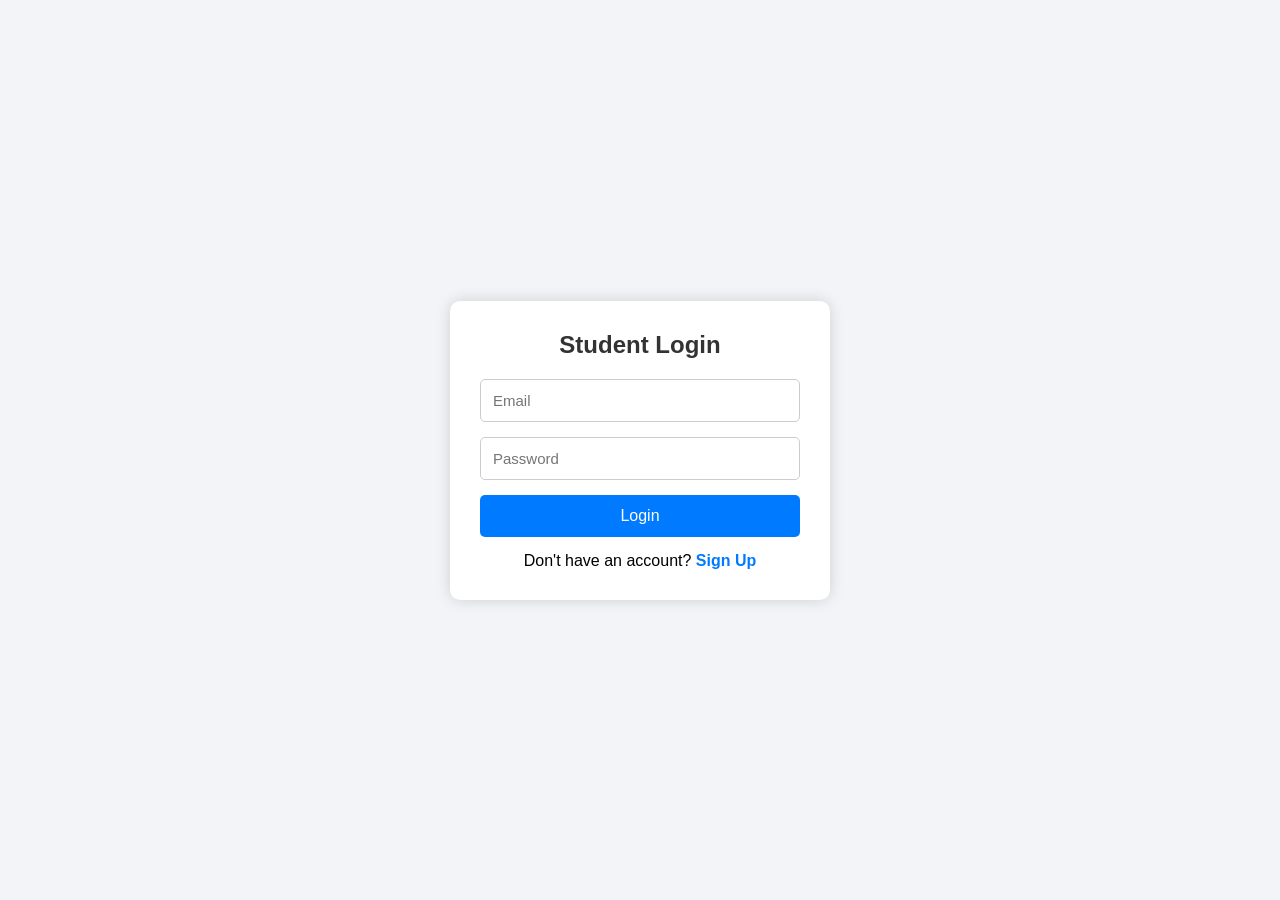
==== StudentManagementAPI/src/main/resources/static/login.html @ f5761c06 "Added authentication APIs, frontend pages, and updated README" ====
<!DOCTYPE html>
<html>

<head>

    <title>Student Login</title>

    <link rel="stylesheet" href="style.css">

</head>

<body>

<div class="container">

    <h2>Student Login</h2>

    <input type="email" id="email" placeholder="Email">

    <input type="password" id="password" placeholder="Password">

    <button onclick="login()">
        Login
    </button>

    <p id="message"></p>

    <p>
        Don't have an account?
        <a href="signup.html">Sign Up</a>
    </p>

</div>

<script src="login.js"></script>

</body>

</html>
---- StudentManagementAPI/src/main/resources/static/style.css ----
*{
    margin:0;
    padding:0;
    box-sizing:border-box;
    font-family:Arial, Helvetica, sans-serif;
}

body{
    background:#f2f4f8;
    display:flex;
    justify-content:center;
    align-items:center;
    height:100vh;
}

.container{
    width:380px;
    background:white;
    padding:30px;
    border-radius:10px;
    box-shadow:0 0 15px rgba(0,0,0,0.15);
}

h2{
    text-align:center;
    margin-bottom:20px;
    color:#333;
}

input{
    width:100%;
    padding:12px;
    margin-bottom:15px;
    border:1px solid #ccc;
    border-radius:5px;
    font-size:15px;
}

button{
    width:100%;
    padding:12px;
    background:#007bff;
    color:white;
    border:none;
    border-radius:5px;
    cursor:pointer;
    font-size:16px;
}

button:hover{
    background:#0056b3;
}

p{
    text-align:center;
    margin-top:15px;
}

a{
    color:#007bff;
    text-decoration:none;
    font-weight:bold;
}

#message{
    color:green;
    font-weight:bold;
}
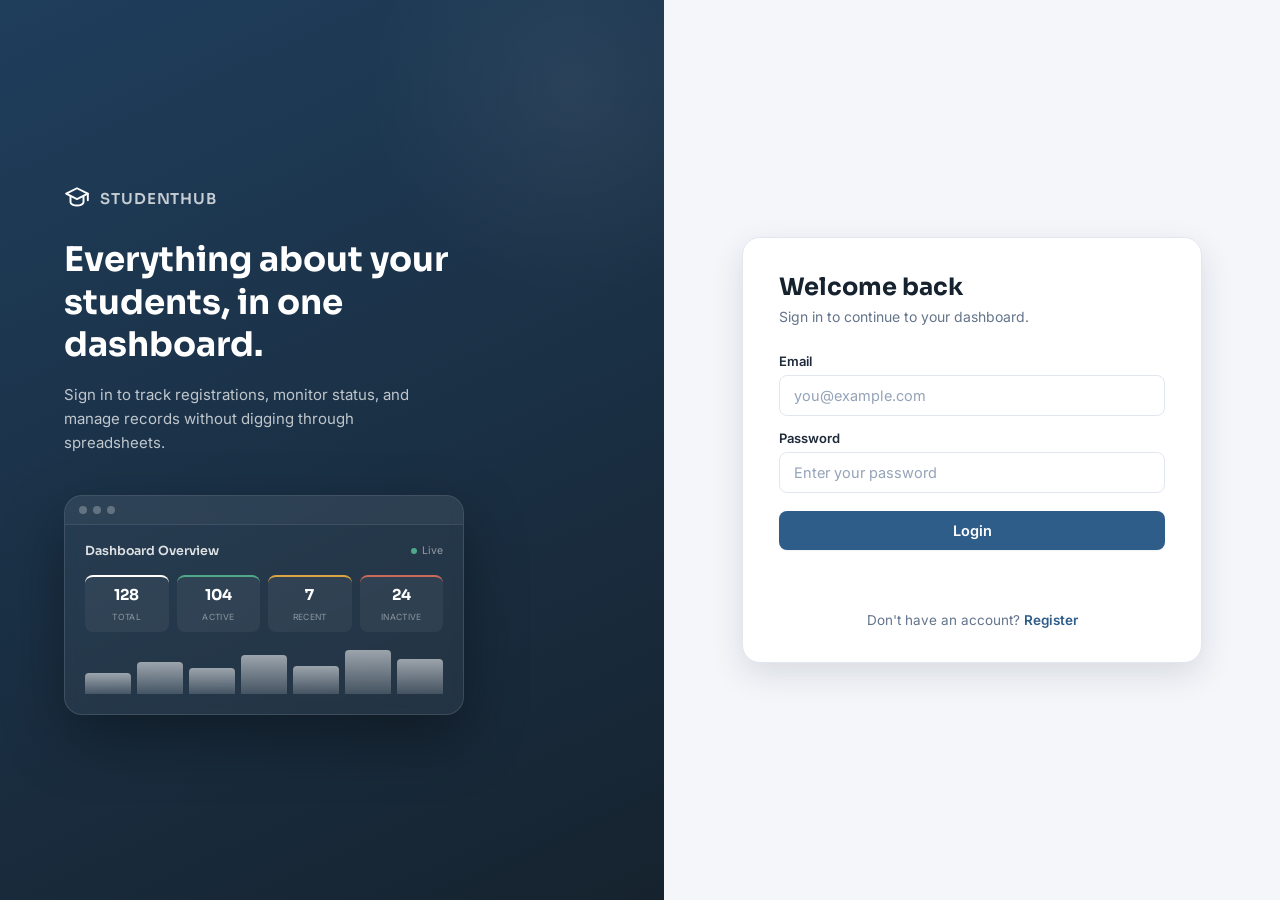
==== commit 46fbdbb7: "Role-based auth, profile module, audit fields, activity logs" ====
--- a/StudentManagementAPI/src/main/resources/static/login.html
+++ b/StudentManagementAPI/src/main/resources/static/login.html
@@ -1,39 +1,81 @@
 <!DOCTYPE html>
-<html>
+<html lang="en">
+<head>
+    <meta charset="UTF-8">
+    <meta name="viewport" content="width=device-width, initial-scale=1.0">
+    <title>Login · StudentHub</title>
+    <link rel="preconnect" href="https://fonts.googleapis.com">
+    <link href="https://fonts.googleapis.com/css2?family=Sora:wght@600;700&family=Inter:wght@400;500;600&display=swap" rel="stylesheet">
+    <link rel="stylesheet" href="theme.css">
+    <link rel="stylesheet" href="style.css">
+</head>
+<body class="auth-body">
 
-<head>
+<div class="auth-container">
 
-    <title>Student Login</title>
+    <div class="left-panel">
+        <div class="brand-mark">
+            <svg class="icon" viewBox="0 0 24 24"><path d="M12 3 2 8l10 5 10-5-10-5Z"/><path d="M6 10.5V16c0 1.5 3 3 6 3s6-1.5 6-3v-5.5"/><path d="M22 8v6"/></svg>
+            <span>StudentHub</span>
+        </div>
 
-    <link rel="stylesheet" href="style.css">
+        <h1>Everything about your students, in one dashboard.</h1>
+        <p>Sign in to track registrations, monitor status, and manage records without digging through spreadsheets.</p>
 
-</head>
+        <div class="brand-preview">
+            <div class="brand-preview-bar"><span></span><span></span><span></span></div>
+            <div class="brand-preview-body">
+                <div class="brand-preview-head">
+                    <span>Dashboard Overview</span>
+                    <span class="brand-preview-live">Live</span>
+                </div>
+                <div class="bp-stats">
+                    <div class="bp-stat" style="--bp-color:#fff"><strong>128</strong><span>Total</span></div>
+                    <div class="bp-stat" style="--bp-color:var(--success)"><strong>104</strong><span>Active</span></div>
+                    <div class="bp-stat" style="--bp-color:var(--warning)"><strong>7</strong><span>Recent</span></div>
+                    <div class="bp-stat" style="--bp-color:var(--danger)"><strong>24</strong><span>Inactive</span></div>
+                </div>
+                <div class="bp-chart">
+                    <div class="bp-bar" style="height:45%"></div>
+                    <div class="bp-bar" style="height:70%"></div>
+                    <div class="bp-bar" style="height:55%"></div>
+                    <div class="bp-bar" style="height:85%"></div>
+                    <div class="bp-bar" style="height:60%"></div>
+                    <div class="bp-bar" style="height:95%"></div>
+                    <div class="bp-bar" style="height:75%"></div>
+                </div>
+            </div>
+        </div>
+    </div>
 
-<body>
+    <div class="right-panel">
+        <div class="form-box">
+            <h2>Welcome back</h2>
+            <p>Sign in to continue to your dashboard.</p>
 
-<div class="container">
+            <div class="field">
+                <label for="email">Email</label>
+                <input type="email" id="email" placeholder="you@example.com">
+            </div>
 
-    <h2>Student Login</h2>
+            <div class="field">
+                <label for="password">Password</label>
+                <input type="password" id="password" placeholder="Enter your password">
+            </div>
 
-    <input type="email" id="email" placeholder="Email">
+            <button class="btn btn-primary" onclick="login()">Login</button>
 
-    <input type="password" id="password" placeholder="Password">
+            <p id="message" class="form-message"></p>
 
-    <button onclick="login()">
-        Login
-    </button>
-
-    <p id="message"></p>
-
-    <p>
-        Don't have an account?
-        <a href="signup.html">Sign Up</a>
-    </p>
+            <div class="bottom-link" id="registerLinkWrap">
+                Don't have an account? <a href="signup.html">Register</a>
+            </div>
+        </div>
+    </div>
 
 </div>
 
 <script src="login.js"></script>
-
+<script src="auditHeader.js"></script>
 </body>
-
 </html>
--- a/StudentManagementAPI/src/main/resources/static/theme.css
+++ b/StudentManagementAPI/src/main/resources/static/theme.css
@@ -0,0 +1,415 @@
+/* ==========================================================================
+   StudentHub — Shared Design Foundation
+   Design tokens + base styles used across every page.
+   ========================================================================== */
+
+:root {
+  /* Brand */
+  --ink-900: #16232F;
+  --ink-800: #1F3E5C;
+  --ink-700: #274A6E;
+  --primary: #2F5D8A;
+  --primary-dark: #234A70;
+  --primary-light: #E8F0F8;
+
+  /* Status accents */
+  --success: #4FA88A;
+  --success-bg: #E7F5F0;
+  --warning: #D9A441;
+  --warning-bg: #FBF2E1;
+  --danger: #C96A5B;
+  --danger-bg: #FBEAE7;
+
+  /* Neutrals */
+  --bg: #F4F6FA;
+  --surface: #FFFFFF;
+  --border: #E2E7EF;
+  --text: #1E2A3A;
+  --text-muted: #64748B;
+  --text-soft: #94A3B8;
+
+  /* Elevation */
+  --shadow-sm: 0 1px 2px rgba(22, 35, 47, 0.06);
+  --shadow-md: 0 4px 16px rgba(22, 35, 47, 0.08);
+  --shadow-lg: 0 12px 32px rgba(22, 35, 47, 0.12);
+
+  /* Shape */
+  --radius-sm: 8px;
+  --radius-md: 12px;
+  --radius-lg: 18px;
+
+  /* Type */
+  --font-display: 'Sora', 'Segoe UI', sans-serif;
+  --font-body: 'Inter', 'Segoe UI', sans-serif;
+}
+
+* {
+  box-sizing: border-box;
+}
+
+html, body {
+  margin: 0;
+  padding: 0;
+}
+
+body {
+  font-family: var(--font-body);
+  background: var(--bg);
+  color: var(--text);
+  -webkit-font-smoothing: antialiased;
+}
+
+h1, h2, h3, h4, h5 {
+  font-family: var(--font-display);
+  color: var(--ink-900);
+  margin: 0;
+}
+
+p {
+  margin: 0;
+  color: var(--text-muted);
+}
+
+a {
+  text-decoration: none;
+  color: inherit;
+}
+
+button {
+  font-family: var(--font-body);
+  cursor: pointer;
+  border: none;
+}
+
+input, select {
+  font-family: var(--font-body);
+}
+
+/* Visible keyboard focus everywhere */
+a:focus-visible,
+button:focus-visible,
+input:focus-visible,
+select:focus-visible {
+  outline: 2px solid var(--primary);
+  outline-offset: 2px;
+}
+
+/* ---------- Reusable primitives ---------- */
+
+.icon {
+  width: 18px;
+  height: 18px;
+  stroke: currentColor;
+  fill: none;
+  stroke-width: 1.8;
+  stroke-linecap: round;
+  stroke-linejoin: round;
+  flex-shrink: 0;
+}
+
+.btn {
+  display: inline-flex;
+  align-items: center;
+  justify-content: center;
+  gap: 8px;
+  padding: 11px 20px;
+  border-radius: var(--radius-sm);
+  font-weight: 600;
+  font-size: 14.5px;
+  transition: transform 0.15s ease, box-shadow 0.15s ease, background 0.15s ease;
+}
+
+.btn:active {
+  transform: translateY(1px);
+}
+
+.btn-primary {
+  background: var(--primary);
+  color: #fff;
+  box-shadow: var(--shadow-sm);
+}
+
+.btn-primary:hover {
+  background: var(--primary-dark);
+  box-shadow: var(--shadow-md);
+}
+
+.btn-primary:disabled {
+  background: #AFC2D6;
+  cursor: not-allowed;
+  box-shadow: none;
+}
+
+.btn-ghost {
+  background: transparent;
+  color: var(--text-muted);
+  border: 1px solid var(--border);
+}
+
+.btn-ghost:hover {
+  background: var(--bg);
+  color: var(--text);
+}
+
+.btn-danger-ghost {
+  background: transparent;
+  color: var(--danger);
+  border: 1px solid var(--danger);
+}
+
+.btn-danger-ghost:hover {
+  background: var(--danger-bg);
+}
+
+.field {
+  margin-bottom: 16px;
+}
+
+.field-grid {
+  display: grid;
+  grid-template-columns: 1fr 1fr;
+  gap: 2px 16px;
+}
+
+.field-grid .field.full {
+  grid-column: 1 / -1;
+}
+
+.field label {
+  display: block;
+  font-size: 13px;
+  font-weight: 600;
+  color: var(--text);
+  margin-bottom: 6px;
+}
+
+.field input,
+.field select {
+  width: 100%;
+  padding: 11px 14px;
+  border-radius: var(--radius-sm);
+  border: 1.5px solid var(--border);
+  background: var(--surface);
+  color: var(--text);
+  font-size: 14.5px;
+  transition: border-color 0.15s ease, box-shadow 0.15s ease;
+}
+
+.field input::placeholder {
+  color: var(--text-soft);
+}
+
+.field input:focus,
+.field select:focus {
+  border-color: var(--primary);
+  box-shadow: 0 0 0 3px var(--primary-light);
+  outline: none;
+}
+
+.field input.valid {
+  border-color: var(--success);
+}
+
+.field input.invalid {
+  border-color: var(--danger);
+}
+
+.field-error {
+  display: block;
+  min-height: 16px;
+  font-size: 12.5px;
+  color: var(--danger);
+  margin-top: 4px;
+}
+
+.form-message {
+  min-height: 20px;
+  font-size: 14px;
+  font-weight: 500;
+  border-radius: var(--radius-sm);
+  text-align: center;
+}
+
+.form-message.success {
+  color: var(--success);
+  background: var(--success-bg);
+  padding: 10px;
+}
+
+.form-message.error {
+  color: var(--danger);
+  background: var(--danger-bg);
+  padding: 10px;
+}
+
+.badge {
+  display: inline-flex;
+  align-items: center;
+  gap: 6px;
+  padding: 4px 12px;
+  border-radius: 999px;
+  font-size: 12.5px;
+  font-weight: 600;
+}
+
+.badge-active {
+  background: var(--success-bg);
+  color: var(--success);
+}
+
+.badge-inactive {
+  background: var(--danger-bg);
+  color: var(--danger);
+}
+
+.badge-active::before,
+.badge-inactive::before {
+  content: "";
+  width: 6px;
+  height: 6px;
+  border-radius: 50%;
+  background: currentColor;
+}
+
+/* ---------- Recently Added notification bell ---------- */
+
+.header-actions {
+  position: relative;
+  display: flex;
+  align-items: center;
+  gap: 12px;
+}
+
+.icon-btn-bell {
+  position: relative;
+  width: 40px;
+  height: 40px;
+  border-radius: 50%;
+  background: var(--surface);
+  border: 1px solid var(--border);
+  display: flex;
+  align-items: center;
+  justify-content: center;
+  color: var(--text-muted);
+  transition: all 0.15s ease;
+}
+
+.icon-btn-bell:hover {
+  color: var(--primary);
+  border-color: var(--primary-light);
+  background: var(--primary-light);
+}
+
+.notif-badge {
+  position: absolute;
+  top: -2px;
+  right: -2px;
+  min-width: 16px;
+  height: 16px;
+  border-radius: 50%;
+  background: var(--danger);
+  color: #fff;
+  font-size: 10px;
+  font-weight: 700;
+  align-items: center;
+  justify-content: center;
+  padding: 0 3px;
+  display: none;
+}
+
+.notif-badge.show {
+  display: flex;
+}
+
+.notif-dropdown {
+  position: absolute;
+  top: calc(100% + 12px);
+  right: 0;
+  width: 300px;
+  background: var(--surface);
+  border: 1px solid var(--border);
+  border-radius: var(--radius-md);
+  box-shadow: var(--shadow-lg);
+  opacity: 0;
+  visibility: hidden;
+  transform: translateY(-6px);
+  transition: opacity 0.15s ease, transform 0.15s ease, visibility 0.15s ease;
+  z-index: 50;
+}
+
+.notif-dropdown.open {
+  opacity: 1;
+  visibility: visible;
+  transform: translateY(0);
+}
+
+.notif-dropdown-header {
+  padding: 13px 16px;
+  border-bottom: 1px solid var(--border);
+  font-size: 13px;
+  font-weight: 600;
+  color: var(--text);
+}
+
+.notif-item {
+  display: flex;
+  align-items: center;
+  gap: 10px;
+  padding: 11px 16px;
+  border-bottom: 1px solid var(--border);
+}
+
+.notif-item:last-child {
+  border-bottom: none;
+}
+
+.notif-avatar {
+  width: 34px;
+  height: 34px;
+  border-radius: 50%;
+  background: var(--primary-light);
+  color: var(--primary);
+  font-family: var(--font-display);
+  font-weight: 600;
+  font-size: 13px;
+  display: flex;
+  align-items: center;
+  justify-content: center;
+  flex-shrink: 0;
+}
+
+.notif-info {
+  flex: 1;
+  min-width: 0;
+}
+
+.notif-info strong {
+  display: block;
+  font-size: 13px;
+  color: var(--text);
+  white-space: nowrap;
+  overflow: hidden;
+  text-overflow: ellipsis;
+}
+
+.notif-info span {
+  font-size: 11.5px;
+  color: var(--text-muted);
+}
+
+.notif-tag {
+  flex-shrink: 0;
+  font-size: 10px;
+  font-weight: 700;
+  color: var(--warning);
+  background: var(--warning-bg);
+  padding: 3px 8px;
+  border-radius: 999px;
+}
+
+.notif-empty {
+  padding: 22px;
+  text-align: center;
+  font-size: 13px;
+  color: var(--text-soft);
+}
--- a/StudentManagementAPI/src/main/resources/static/style.css
+++ b/StudentManagementAPI/src/main/resources/static/style.css
@@ -1,68 +1,262 @@
-*{
-    margin:0;
-    padding:0;
-    box-sizing:border-box;
-    font-family:Arial, Helvetica, sans-serif;
-}
-
-body{
-    background:#f2f4f8;
-    display:flex;
-    justify-content:center;
-    align-items:center;
-    height:100vh;
-}
-
-.container{
-    width:380px;
-    background:white;
-    padding:30px;
-    border-radius:10px;
-    box-shadow:0 0 15px rgba(0,0,0,0.15);
-}
-
-h2{
-    text-align:center;
-    margin-bottom:20px;
-    color:#333;
-}
-
-input{
-    width:100%;
-    padding:12px;
-    margin-bottom:15px;
-    border:1px solid #ccc;
-    border-radius:5px;
-    font-size:15px;
-}
-
-button{
-    width:100%;
-    padding:12px;
-    background:#007bff;
-    color:white;
-    border:none;
-    border-radius:5px;
-    cursor:pointer;
-    font-size:16px;
-}
-
-button:hover{
-    background:#0056b3;
-}
-
-p{
-    text-align:center;
-    margin-top:15px;
-}
-
-a{
-    color:#007bff;
-    text-decoration:none;
-    font-weight:bold;
-}
-
-#message{
-    color:green;
-    font-weight:bold;
+/* ==========================================================================
+   Auth pages — Login / Signup
+   Split-screen: brand panel (left) + form panel (right)
+   ========================================================================== */
+
+body.auth-body {
+  min-height: 100vh;
+  display: flex;
+}
+
+.auth-container {
+  display: flex;
+  width: 100%;
+  min-height: 100vh;
+}
+
+/* ---------- Left brand panel ---------- */
+
+.left-panel {
+  flex: 1;
+  display: flex;
+  flex-direction: column;
+  justify-content: center;
+  padding: 64px;
+  background: linear-gradient(155deg, var(--ink-800) 0%, var(--ink-900) 100%);
+  color: #fff;
+  position: relative;
+  overflow: hidden;
+}
+
+.left-panel::before {
+  content: "";
+  position: absolute;
+  width: 420px;
+  height: 420px;
+  border-radius: 50%;
+  background: radial-gradient(circle, rgba(255,255,255,0.06) 0%, transparent 70%);
+  top: -120px;
+  right: -120px;
+}
+
+.brand-mark {
+  display: inline-flex;
+  align-items: center;
+  gap: 10px;
+  margin-bottom: 28px;
+}
+
+.brand-mark .icon {
+  width: 26px;
+  height: 26px;
+  stroke: #fff;
+}
+
+.brand-mark span {
+  font-family: var(--font-display);
+  font-size: 15px;
+  font-weight: 600;
+  letter-spacing: 0.06em;
+  text-transform: uppercase;
+  color: rgba(255,255,255,0.75);
+}
+
+.left-panel h1 {
+  color: #fff;
+  font-size: 34px;
+  font-weight: 700;
+  line-height: 1.25;
+  max-width: 420px;
+  margin-bottom: 16px;
+}
+
+.left-panel > p {
+  color: rgba(255,255,255,0.72);
+  font-size: 15px;
+  line-height: 1.6;
+  max-width: 380px;
+  margin-bottom: 40px;
+}
+
+/* ---------- Dashboard preview mockup ---------- */
+
+.brand-preview {
+  position: relative;
+  z-index: 1;
+  max-width: 400px;
+  border-radius: var(--radius-lg);
+  background: rgba(255, 255, 255, 0.05);
+  border: 1px solid rgba(255, 255, 255, 0.12);
+  box-shadow: 0 24px 60px rgba(0, 0, 0, 0.35);
+  overflow: hidden;
+  backdrop-filter: blur(6px);
+}
+
+.brand-preview-bar {
+  display: flex;
+  gap: 6px;
+  padding: 10px 14px;
+  background: rgba(255, 255, 255, 0.04);
+  border-bottom: 1px solid rgba(255, 255, 255, 0.08);
+}
+
+.brand-preview-bar span {
+  width: 8px;
+  height: 8px;
+  border-radius: 50%;
+  background: rgba(255, 255, 255, 0.25);
+}
+
+.brand-preview-body {
+  padding: 18px 20px 20px;
+}
+
+.brand-preview-head {
+  display: flex;
+  align-items: center;
+  justify-content: space-between;
+  margin-bottom: 16px;
+}
+
+.brand-preview-head span:first-child {
+  font-family: var(--font-display);
+  font-size: 12.5px;
+  font-weight: 600;
+  color: rgba(255, 255, 255, 0.85);
+}
+
+.brand-preview-live {
+  display: inline-flex;
+  align-items: center;
+  gap: 5px;
+  font-size: 10.5px;
+  color: rgba(255, 255, 255, 0.5);
+}
+
+.brand-preview-live::before {
+  content: "";
+  width: 6px;
+  height: 6px;
+  border-radius: 50%;
+  background: var(--success);
+}
+
+.bp-stats {
+  display: grid;
+  grid-template-columns: repeat(4, 1fr);
+  gap: 8px;
+  margin-bottom: 16px;
+}
+
+.bp-stat {
+  background: rgba(255, 255, 255, 0.05);
+  border-radius: 8px;
+  border-top: 2px solid var(--bp-color, var(--primary));
+  padding: 8px 4px;
+  text-align: center;
+}
+
+.bp-stat strong {
+  display: block;
+  font-family: var(--font-display);
+  font-size: 15px;
+  color: #fff;
+}
+
+.bp-stat span {
+  font-size: 8.5px;
+  color: rgba(255, 255, 255, 0.45);
+  text-transform: uppercase;
+  letter-spacing: 0.04em;
+}
+
+.bp-chart {
+  display: flex;
+  align-items: flex-end;
+  gap: 6px;
+  height: 46px;
+}
+
+.bp-bar {
+  flex: 1;
+  border-radius: 4px 4px 0 0;
+  background: linear-gradient(180deg, rgba(255, 255, 255, 0.55), rgba(255, 255, 255, 0.15));
+}
+
+/* ---------- Right form panel ---------- */
+
+.right-panel {
+  flex: 1;
+  display: flex;
+  align-items: center;
+  justify-content: center;
+  padding: 40px;
+  background: var(--bg);
+  max-height: 100vh;
+  overflow-y: auto;
+}
+
+.form-box {
+  width: 100%;
+  max-width: 460px;
+  background: var(--surface);
+  border-radius: var(--radius-lg);
+  padding: 34px 36px;
+  box-shadow: var(--shadow-lg);
+  border: 1px solid var(--border);
+  margin: auto;
+}
+
+.form-box .field {
+  margin-bottom: 14px;
+}
+
+.form-box h2 {
+  font-size: 24px;
+  margin-bottom: 6px;
+}
+
+.form-box > p {
+  font-size: 14px;
+  margin-bottom: 28px;
+}
+
+.form-box .btn-primary {
+  width: 100%;
+  margin-top: 4px;
+}
+
+.form-box .form-message {
+  margin-top: 14px;
+}
+
+.bottom-link {
+  text-align: center;
+  margin-top: 24px;
+  font-size: 13.5px;
+  color: var(--text-muted);
+}
+
+.bottom-link a {
+  color: var(--primary);
+  font-weight: 600;
+}
+
+.bottom-link a:hover {
+  text-decoration: underline;
+}
+
+@media (max-width: 880px) {
+  .auth-container {
+    flex-direction: column;
+  }
+  .left-panel {
+    padding: 40px 28px;
+  }
+  .left-panel h1 {
+    font-size: 26px;
+  }
+  .right-panel {
+    padding: 32px 20px;
+  }
 }
